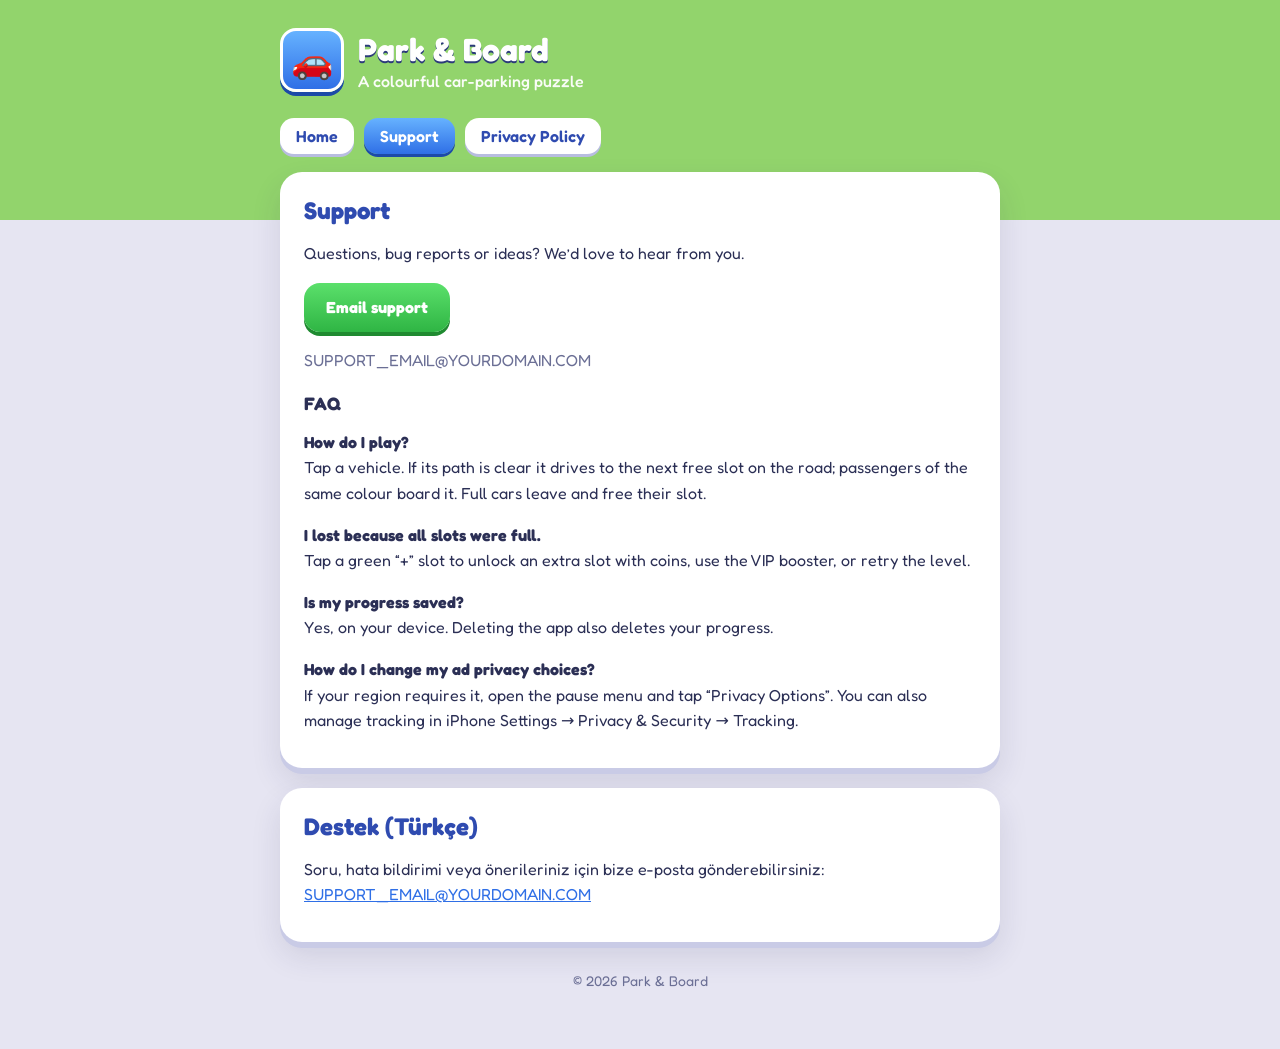
==== support.html @ 3c7f1792 "Add files via upload" ====
<!DOCTYPE html>
<html lang="en"><head><meta charset="utf-8"><meta name="viewport" content="width=device-width,initial-scale=1">
<title>Park & Board – Support</title>
<link rel="preconnect" href="https://fonts.googleapis.com"><link href="https://fonts.googleapis.com/css2?family=Fredoka:wght@500;600;700&display=swap" rel="stylesheet">
<link rel="stylesheet" href="style.css"></head><body><div class="wrap">
<header><div class="logo">🚗</div><div><h1>Park &amp; Board</h1><p>A colourful car-parking puzzle</p></div></header><nav><a href="index.html">Home</a><a href="support.html" class=on>Support</a><a href="privacy.html">Privacy Policy</a></nav>
<div class="card"><h2>Support</h2>
<p>Questions, bug reports or ideas? We’d love to hear from you.</p>
<p><a class="btn" href="mailto:SUPPORT_EMAIL@YOURDOMAIN.COM">Email support</a></p>
<p class="muted">SUPPORT_EMAIL@YOURDOMAIN.COM</p>
<h3>FAQ</h3>
<p><b>How do I play?</b><br>Tap a vehicle. If its path is clear it drives to the next free slot on the road; passengers of the same colour board it. Full cars leave and free their slot.</p>
<p><b>I lost because all slots were full.</b><br>Tap a green “+” slot to unlock an extra slot with coins, use the VIP booster, or retry the level.</p>
<p><b>Is my progress saved?</b><br>Yes, on your device. Deleting the app also deletes your progress.</p>
<p><b>How do I change my ad privacy choices?</b><br>If your region requires it, open the pause menu and tap “Privacy Options”. You can also manage tracking in iPhone Settings → Privacy &amp; Security → Tracking.</p>
</div>
<div class="card"><h2>Destek (Türkçe)</h2><p>Soru, hata bildirimi veya önerileriniz için bize e-posta gönderebilirsiniz: <a href="mailto:SUPPORT_EMAIL@YOURDOMAIN.COM">SUPPORT_EMAIL@YOURDOMAIN.COM</a></p></div>
<footer>© 2026 Park &amp; Board</footer></div></body></html>
---- style.css ----
*{box-sizing:border-box}
body{margin:0;font-family:'Fredoka',system-ui,-apple-system,sans-serif;color:#2b2f55;background:linear-gradient(#92d46c 0,#92d46c 220px,#e6e5f2 220px);min-height:100vh}
a{color:#2f6fe6}
.wrap{max-width:760px;margin:0 auto;padding:28px 20px 60px}
header{display:flex;align-items:center;gap:14px;color:#fff;margin-bottom:26px}
header .logo{width:64px;height:64px;border-radius:16px;background:linear-gradient(#66b2ff,#2f6fe6);border:3px solid #fff;box-shadow:0 4px 0 #1c4aa8;display:grid;place-items:center;font-size:34px}
header h1{margin:0;font-size:32px;text-shadow:0 2px 0 #2b3a7a}
header p{margin:2px 0 0;font-weight:500;opacity:.95}
nav{display:flex;gap:10px;flex-wrap:wrap;margin-bottom:18px}
nav a{background:#fff;color:#2f4bb0;text-decoration:none;font-weight:600;padding:8px 16px;border-radius:14px;box-shadow:0 3px 0 #b8bde0}
nav a.on{background:linear-gradient(#66b2ff,#2f6fe6);color:#fff;box-shadow:0 3px 0 #1c4aa8}
.card{background:#fff;border-radius:22px;padding:24px 24px 18px;box-shadow:0 6px 0 #c9cbe6,0 14px 30px rgba(40,40,90,.12);margin-bottom:20px}
.card h2{margin:0 0 10px;color:#2f4bb0;font-size:24px}
.card h3{margin:18px 0 6px;font-size:18px}
.card p,.card li{line-height:1.6;font-size:16px}
.btn{display:inline-block;background:linear-gradient(#5be06b,#2fb544);color:#fff;font-weight:700;text-decoration:none;padding:12px 22px;border-radius:16px;box-shadow:0 4px 0 #1f8a30}
.muted{color:#6b6f95;font-size:14px}
footer{text-align:center;color:#6b6f95;font-size:14px;margin-top:30px}
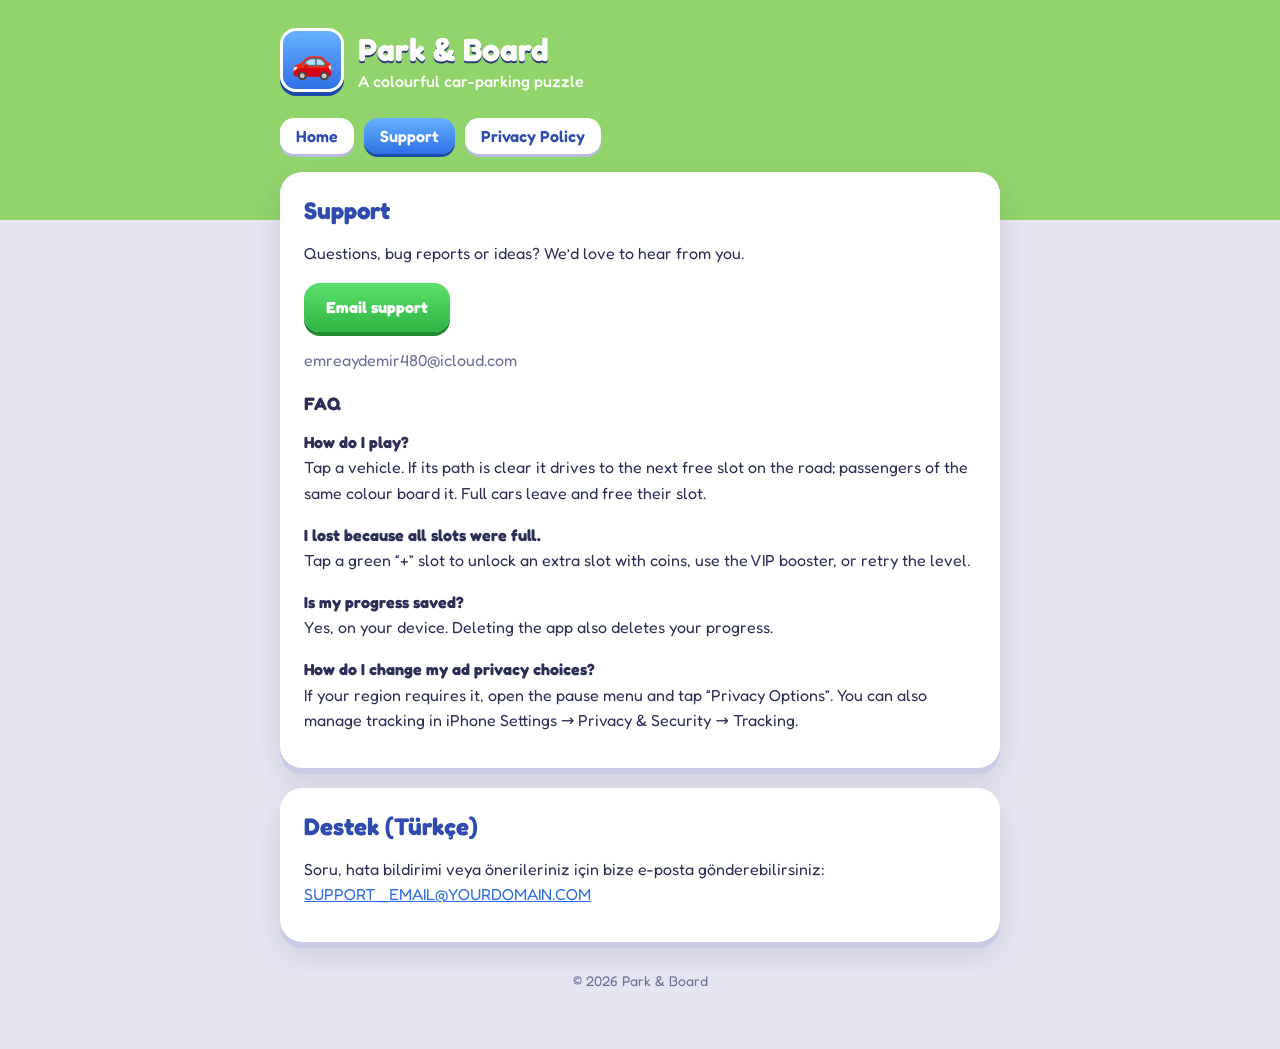
==== commit d9b69c4b: "Update support.html" ====
--- a/support.html
+++ b/support.html
@@ -6,8 +6,8 @@
 <header><div class="logo">🚗</div><div><h1>Park &amp; Board</h1><p>A colourful car-parking puzzle</p></div></header><nav><a href="index.html">Home</a><a href="support.html" class=on>Support</a><a href="privacy.html">Privacy Policy</a></nav>
 <div class="card"><h2>Support</h2>
 <p>Questions, bug reports or ideas? We’d love to hear from you.</p>
-<p><a class="btn" href="mailto:SUPPORT_EMAIL@YOURDOMAIN.COM">Email support</a></p>
-<p class="muted">SUPPORT_EMAIL@YOURDOMAIN.COM</p>
+<p><a class="btn" href="mailto:emreaydemir480@icloud.com">Email support</a></p>
+<p class="muted">emreaydemir480@icloud.com</p>
 <h3>FAQ</h3>
 <p><b>How do I play?</b><br>Tap a vehicle. If its path is clear it drives to the next free slot on the road; passengers of the same colour board it. Full cars leave and free their slot.</p>
 <p><b>I lost because all slots were full.</b><br>Tap a green “+” slot to unlock an extra slot with coins, use the VIP booster, or retry the level.</p>
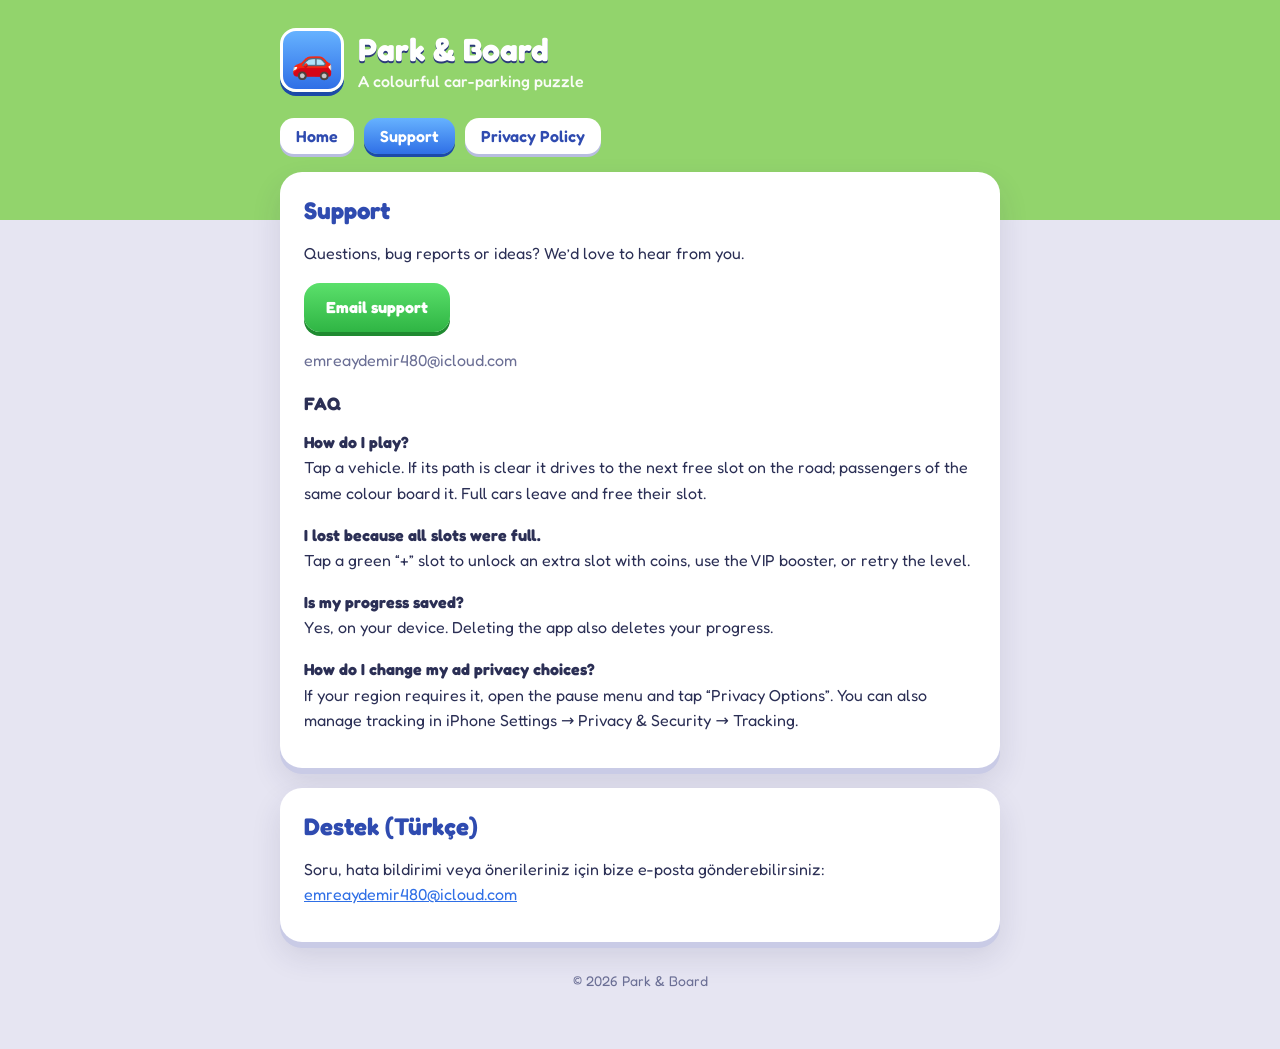
==== commit 80522e9c: "Update support.html" ====
--- a/support.html
+++ b/support.html
@@ -14,5 +14,5 @@
 <p><b>Is my progress saved?</b><br>Yes, on your device. Deleting the app also deletes your progress.</p>
 <p><b>How do I change my ad privacy choices?</b><br>If your region requires it, open the pause menu and tap “Privacy Options”. You can also manage tracking in iPhone Settings → Privacy &amp; Security → Tracking.</p>
 </div>
-<div class="card"><h2>Destek (Türkçe)</h2><p>Soru, hata bildirimi veya önerileriniz için bize e-posta gönderebilirsiniz: <a href="mailto:SUPPORT_EMAIL@YOURDOMAIN.COM">SUPPORT_EMAIL@YOURDOMAIN.COM</a></p></div>
+<div class="card"><h2>Destek (Türkçe)</h2><p>Soru, hata bildirimi veya önerileriniz için bize e-posta gönderebilirsiniz: <a href="mailto:emreaydemir480@icloud.com">emreaydemir480@icloud.com</a></p></div>
 <footer>© 2026 Park &amp; Board</footer></div></body></html>
